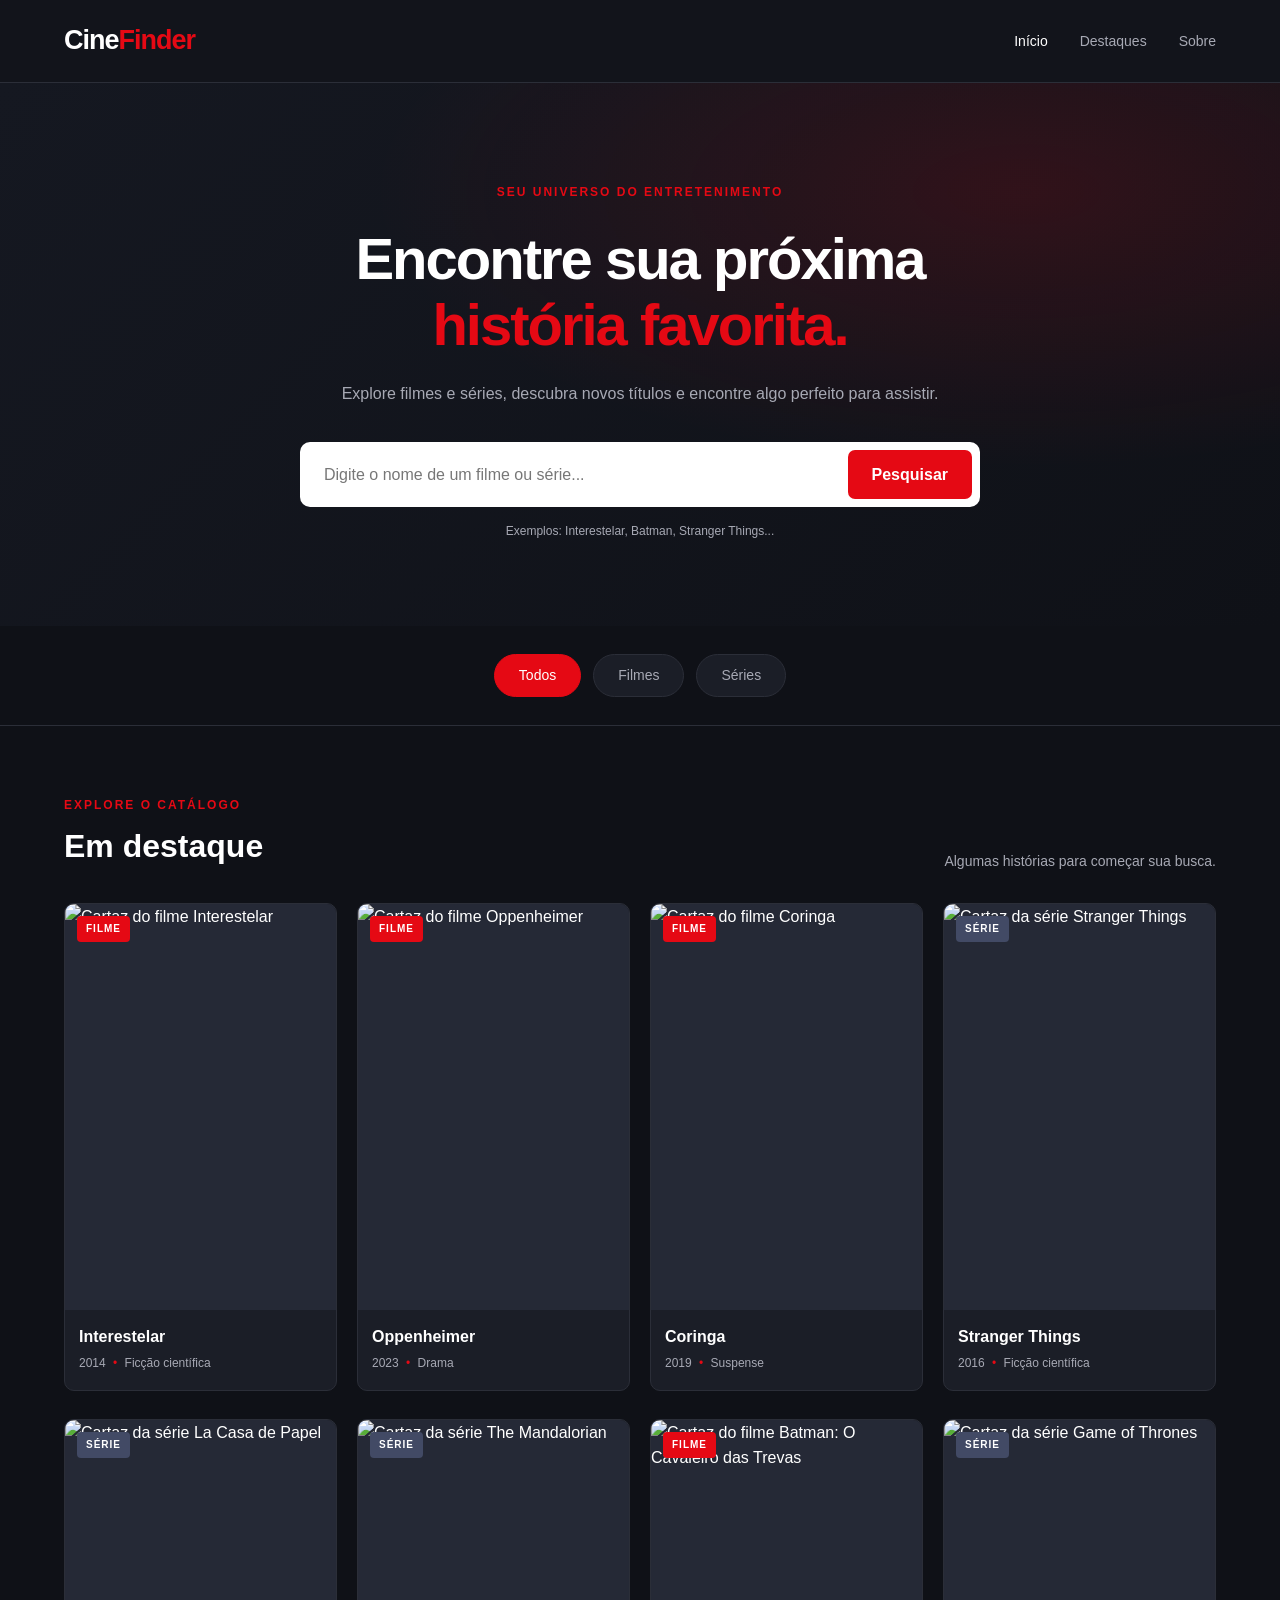
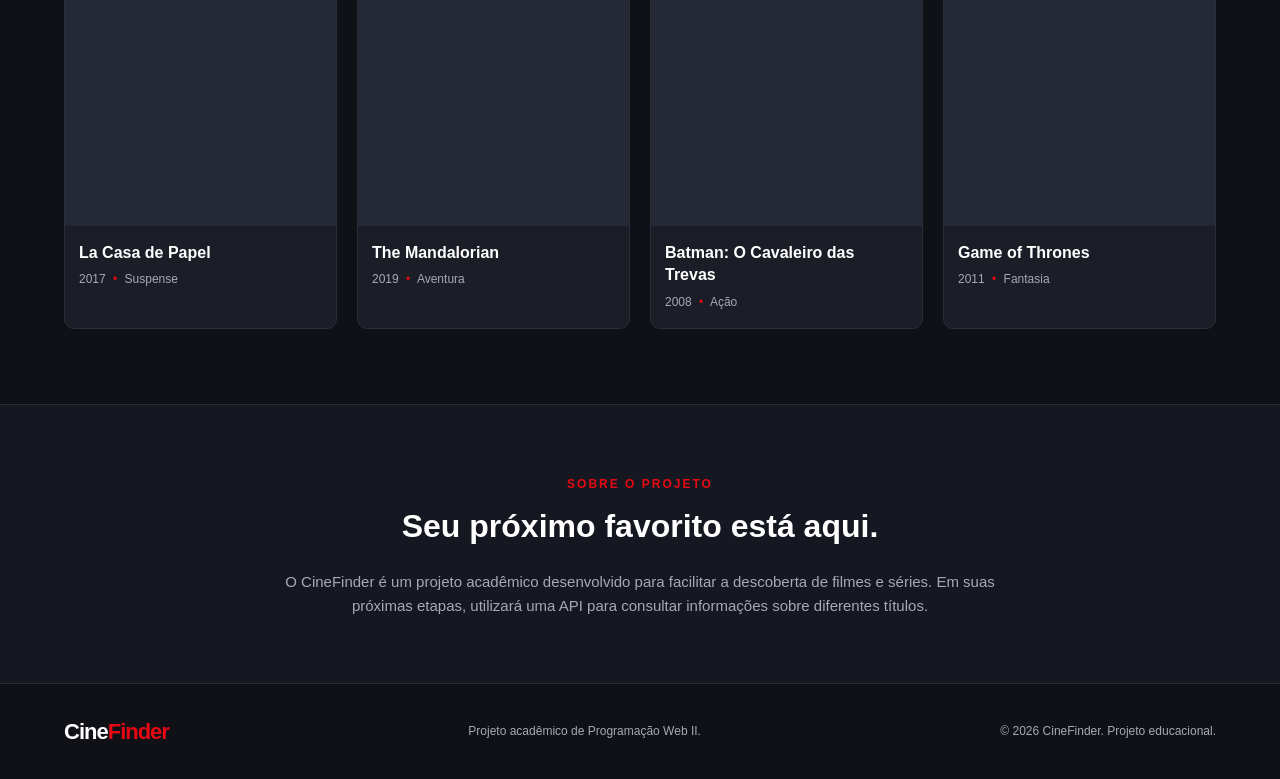
==== index.html @ bf774550 "ENTREGA C1 · ATÉ 21/10" ====
<!DOCTYPE html>
<html lang="pt-BR">
<head>
    <meta charset="UTF-8">
    <meta name="viewport" content="width=device-width, initial-scale=1.0">

    <meta name="description" content="Encontre informações sobre seus filmes e séries favoritos no CineFinder.">

    <title>CineFinder | Buscador de Filmes e Séries</title>

    <link rel="stylesheet" href="css/style.css">
</head>

<body>

    <!-- Cabeçalho -->
    <header class="cabecalho">
        <div class="container navegacao">

            <a href="index.html" class="logo">
                Cine<span>Finder</span>
            </a>

            <nav class="menu">
                <a href="index.html" class="link-ativo">Início</a>
                <a href="#destaques">Destaques</a>
                <a href="#sobre">Sobre</a>
            </nav>

        </div>
    </header>

    <main>

        <!-- Banner principal -->
        <section class="banner">
            <div class="container banner-conteudo">

                <span class="etiqueta">SEU UNIVERSO DO ENTRETENIMENTO</span>

                <h1>
                    Encontre sua próxima
                    <span>história favorita.</span>
                </h1>

                <p>
                    Explore filmes e séries, descubra novos títulos
                    e encontre algo perfeito para assistir.
                </p>

                <!-- Campo de pesquisa visual, sem funcionalidade nesta etapa -->
                <form class="formulario-pesquisa" role="search">

                    <label for="pesquisa" class="texto-acessivel">
                        Pesquisar filmes e séries
                    </label>

                    <input
                        type="search"
                        id="pesquisa"
                        name="pesquisa"
                        placeholder="Digite o nome de um filme ou série..."
                    >

                    <button type="button" class="botao-pesquisar">
                        Pesquisar
                    </button>

                </form>

                <p class="texto-exemplo">
                    Exemplos: Interestelar, Batman, Stranger Things...
                </p>

            </div>
        </section>

        <!-- Categorias -->
        <section class="categorias">
            <div class="container">

                <div class="categorias-lista">
                    <a href="#destaques" class="categoria categoria-ativa">
                        Todos
                    </a>

                    <a href="#destaques" class="categoria">
                        Filmes
                    </a>

                    <a href="#destaques" class="categoria">
                        Séries
                    </a>
                </div>

            </div>
        </section>

        <!-- Conteúdos em destaque -->
        <section class="destaques container" id="destaques">

            <div class="secao-cabecalho">
                <div>
                    <span class="subtitulo">EXPLORE O CATÁLOGO</span>
                    <h2>Em destaque</h2>
                </div>

                <p>Algumas histórias para começar sua busca.</p>
            </div>

            <div class="filmes-grid">

                <!-- Filme 1 -->
                <article class="filme-card">

                    <div class="filme-imagem">
                        <img
                            src="https://image.tmdb.org/t/p/w500/gEU2QniE6E77NI6lCU6MxlNBvIx.jpg"
                            alt="Cartaz do filme Interestelar"
                            loading="lazy"
                        >

                        <span class="tipo-conteudo">FILME</span>
                    </div>

                    <div class="filme-informacoes">
                        <h3>Interestelar</h3>
                        <p>2014 <span>•</span> Ficção científica</p>
                    </div>

                </article>

                <!-- Filme 2 -->
                <article class="filme-card">

                    <div class="filme-imagem">
                        <img
                            src="https://image.tmdb.org/t/p/w500/8Gxv8gSFCU0XGDykEGv7zR1n2ua.jpg"
                            alt="Cartaz do filme Oppenheimer"
                            loading="lazy"
                        >

                        <span class="tipo-conteudo">FILME</span>
                    </div>

                    <div class="filme-informacoes">
                        <h3>Oppenheimer</h3>
                        <p>2023 <span>•</span> Drama</p>
                    </div>

                </article>

                <!-- Filme 3 -->
                <article class="filme-card">

                    <div class="filme-imagem">
                        <img
                            src="https://image.tmdb.org/t/p/w500/udDclJoHjfjb8Ekgsd4FDteOkCU.jpg"
                            alt="Cartaz do filme Coringa"
                            loading="lazy"
                        >

                        <span class="tipo-conteudo">FILME</span>
                    </div>

                    <div class="filme-informacoes">
                        <h3>Coringa</h3>
                        <p>2019 <span>•</span> Suspense</p>
                    </div>

                </article>

                <!-- Série 1 -->
                <article class="filme-card">

                    <div class="filme-imagem">
                        <img
                            src="https://image.tmdb.org/t/p/w500/x2LSRK2Cm7MZhjluni1msVJ3wDF.jpg"
                            alt="Cartaz da série Stranger Things"
                            loading="lazy"
                        >

                        <span class="tipo-conteudo tipo-serie">SÉRIE</span>
                    </div>

                    <div class="filme-informacoes">
                        <h3>Stranger Things</h3>
                        <p>2016 <span>•</span> Ficção científica</p>
                    </div>

                </article>

                <!-- Série 2 -->
                <article class="filme-card">

                    <div class="filme-imagem">
                        <img
                            src="https://image.tmdb.org/t/p/w500/reEMJA1uzscCbkpeRJeTT2bjqUp.jpg"
                            alt="Cartaz da série La Casa de Papel"
                            loading="lazy"
                        >

                        <span class="tipo-conteudo tipo-serie">SÉRIE</span>
                    </div>

                    <div class="filme-informacoes">
                        <h3>La Casa de Papel</h3>
                        <p>2017 <span>•</span> Suspense</p>
                    </div>

                </article>

                <!-- Série 3 -->
                <article class="filme-card">

                    <div class="filme-imagem">
                        <img
                            src="https://image.tmdb.org/t/p/w500/7WUHnWGx5OO145IRxPDUkQSh4C7.jpg"
                            alt="Cartaz da série The Mandalorian"
                            loading="lazy"
                        >

                        <span class="tipo-conteudo tipo-serie">SÉRIE</span>
                    </div>

                    <div class="filme-informacoes">
                        <h3>The Mandalorian</h3>
                        <p>2019 <span>•</span> Aventura</p>
                    </div>

                </article>

                <!-- Filme 4 -->
                <article class="filme-card">

                    <div class="filme-imagem">
                        <img
                            src="https://image.tmdb.org/t/p/w500/qJ2tW6WMUDux911r6m7haRef0WH.jpg"
                            alt="Cartaz do filme Batman: O Cavaleiro das Trevas"
                            loading="lazy"
                        >

                        <span class="tipo-conteudo">FILME</span>
                    </div>

                    <div class="filme-informacoes">
                        <h3>Batman: O Cavaleiro das Trevas</h3>
                        <p>2008 <span>•</span> Ação</p>
                    </div>

                </article>

                <!-- Série 4 -->
                <article class="filme-card">

                    <div class="filme-imagem">
                        <img
                            src="https://image.tmdb.org/t/p/w500/1XS1oqL89opfnbLl8WnZY1O1uJx.jpg"
                            alt="Cartaz da série Game of Thrones"
                            loading="lazy"
                        >

                        <span class="tipo-conteudo tipo-serie">SÉRIE</span>
                    </div>

                    <div class="filme-informacoes">
                        <h3>Game of Thrones</h3>
                        <p>2011 <span>•</span> Fantasia</p>
                    </div>

                </article>

            </div>

        </section>

        <!-- Sobre o projeto -->
        <section class="sobre" id="sobre">
            <div class="container sobre-conteudo">

                <span class="subtitulo">SOBRE O PROJETO</span>

                <h2>Seu próximo favorito está aqui.</h2>

                <p>
                    O CineFinder é um projeto acadêmico desenvolvido
                    para facilitar a descoberta de filmes e séries.
                    Em suas próximas etapas, utilizará uma API para
                    consultar informações sobre diferentes títulos.
                </p>

            </div>
        </section>

    </main>

    <!-- Rodapé -->
    <footer class="rodape">
        <div class="container rodape-conteudo">

            <a href="index.html" class="logo">
                Cine<span>Finder</span>
            </a>

            <p>
                Projeto acadêmico de Programação Web II.
            </p>

            <p class="copyright">
                &copy; 2026 CineFinder. Projeto educacional.
            </p>

        </div>
    </footer>

</body>
</html>
---- css/style.css ----
/* ========================================
   1. CONFIGURAÇÕES GERAIS
======================================== */

* {
    margin: 0;
    padding: 0;
    box-sizing: border-box;
}

:root {
    --cor-fundo: #0f1117;
    --cor-cartao: #1b1e27;
    --cor-destaque: #e50914;
    --cor-destaque-hover: #ff2631;
    --cor-texto: #ffffff;
    --cor-texto-secundario: #a7a9b4;
    --cor-borda: #2b2e38;
}

html {
    scroll-behavior: smooth;
}

body {
    font-family: Arial, Helvetica, sans-serif;
    background-color: var(--cor-fundo);
    color: var(--cor-texto);
    line-height: 1.6;
}

a {
    color: inherit;
    text-decoration: none;
}

button,
input {
    font: inherit;
}

button {
    cursor: pointer;
}

.container {
    width: min(1180px, 90%);
    margin: 0 auto;
}

.texto-acessivel {
    position: absolute;
    width: 1px;
    height: 1px;
    padding: 0;
    margin: -1px;
    overflow: hidden;
    clip: rect(0, 0, 0, 0);
    white-space: nowrap;
    border: 0;
}


/* ========================================
   2. CABEÇALHO
======================================== */

.cabecalho {
    background-color: #12141b;
    border-bottom: 1px solid var(--cor-borda);
}

.navegacao {
    min-height: 82px;
    display: flex;
    align-items: center;
    justify-content: space-between;
    gap: 24px;
}

.logo {
    font-size: 27px;
    font-weight: bold;
    letter-spacing: -1px;
}

.logo span {
    color: var(--cor-destaque);
}

.menu {
    display: flex;
    align-items: center;
    gap: 32px;
}

.menu a {
    color: var(--cor-texto-secundario);
    font-size: 14px;
    transition: color 0.3s;
}

.menu a:hover,
.menu .link-ativo {
    color: var(--cor-texto);
}


/* ========================================
   3. BANNER PRINCIPAL
======================================== */

.banner {
    padding: 95px 0 85px;
    background:
        radial-gradient(
            ellipse at 80% 20%,
            rgba(229, 9, 20, 0.15),
            transparent 45%
        ),
        linear-gradient(135deg, #151821, #0f1117);
}

.banner-conteudo {
    max-width: 850px;
    text-align: center;
}

.etiqueta,
.subtitulo {
    display: inline-block;
    color: var(--cor-destaque);
    font-size: 12px;
    font-weight: bold;
    letter-spacing: 2px;
}

.banner h1 {
    margin: 22px 0;
    font-size: clamp(36px, 5vw, 58px);
    line-height: 1.15;
    letter-spacing: -2px;
}

.banner h1 span {
    display: block;
    color: var(--cor-destaque);
}

.banner-conteudo > p {
    max-width: 620px;
    margin: 0 auto;
    color: var(--cor-texto-secundario);
    font-size: 16px;
}

.formulario-pesquisa {
    display: flex;
    gap: 10px;
    margin: 35px auto 15px;
    padding: 8px;
    max-width: 680px;
    background-color: #ffffff;
    border-radius: 10px;
}

.formulario-pesquisa input {
    flex: 1;
    min-width: 0;
    padding: 12px 16px;
    color: #222222;
    background: transparent;
    border: none;
    outline: none;
}

.formulario-pesquisa input::placeholder {
    color: #777777;
}

.formulario-pesquisa input:focus-visible {
    outline: 2px solid var(--cor-destaque);
    outline-offset: -2px;
    border-radius: 5px;
}

.botao-pesquisar {
    padding: 12px 24px;
    color: var(--cor-texto);
    background-color: var(--cor-destaque);
    border: none;
    border-radius: 7px;
    font-weight: bold;
    transition: background-color 0.3s;
}

.botao-pesquisar:hover {
    background-color: var(--cor-destaque-hover);
}

.banner-conteudo .texto-exemplo {
    font-size: 12px;
}


/* ========================================
   4. CATEGORIAS
======================================== */

.categorias {
    padding: 28px 0;
    border-bottom: 1px solid var(--cor-borda);
}

.categorias-lista {
    display: flex;
    justify-content: center;
    flex-wrap: wrap;
    gap: 12px;
}

.categoria {
    padding: 9px 24px;
    color: var(--cor-texto-secundario);
    background-color: var(--cor-cartao);
    border: 1px solid var(--cor-borda);
    border-radius: 30px;
    font-size: 14px;
    transition: 0.3s;
}

.categoria:hover,
.categoria-ativa {
    color: var(--cor-texto);
    background-color: var(--cor-destaque);
    border-color: var(--cor-destaque);
}


/* ========================================
   5. SEÇÃO DE DESTAQUES
======================================== */

.destaques {
    padding-top: 65px;
    padding-bottom: 75px;
}

.secao-cabecalho {
    display: flex;
    align-items: end;
    justify-content: space-between;
    gap: 24px;
    margin-bottom: 30px;
}

.secao-cabecalho h2,
.sobre h2 {
    margin-top: 5px;
    font-size: 32px;
}

.secao-cabecalho > p {
    color: var(--cor-texto-secundario);
    font-size: 14px;
}

.filmes-grid {
    display: grid;
    grid-template-columns: repeat(4, minmax(0, 1fr));
    gap: 28px 20px;
}

.filme-card {
    min-width: 0;
    overflow: hidden;
    background-color: var(--cor-cartao);
    border: 1px solid var(--cor-borda);
    border-radius: 10px;
    transition:
        transform 0.3s,
        border-color 0.3s;
}

.filme-card:hover {
    transform: translateY(-5px);
    border-color: #555a68;
}

.filme-imagem {
    position: relative;
    overflow: hidden;
    aspect-ratio: 2 / 3;
    background-color: #252936;
}

.filme-imagem img {
    display: block;
    width: 100%;
    height: 100%;
    object-fit: cover;
    transition: transform 0.4s;
}

.filme-card:hover .filme-imagem img {
    transform: scale(1.04);
}

.tipo-conteudo {
    position: absolute;
    top: 12px;
    left: 12px;
    padding: 5px 9px;
    color: var(--cor-texto);
    background-color: var(--cor-destaque);
    border-radius: 4px;
    font-size: 10px;
    font-weight: bold;
    letter-spacing: 1px;
}

.tipo-serie {
    background-color: #424a65;
}

.filme-informacoes {
    padding: 16px 14px;
}

.filme-informacoes h3 {
    margin-bottom: 6px;
    overflow-wrap: anywhere;
    font-size: 16px;
    line-height: 1.4;
}

.filme-informacoes p {
    color: var(--cor-texto-secundario);
    font-size: 12px;
}

.filme-informacoes p span {
    padding: 0 4px;
    color: var(--cor-destaque);
}


/* ========================================
   6. SOBRE O PROJETO
======================================== */

.sobre {
    padding: 65px 0;
    background-color: #151821;
    border-top: 1px solid var(--cor-borda);
    border-bottom: 1px solid var(--cor-borda);
}

.sobre-conteudo {
    max-width: 760px;
    text-align: center;
}

.sobre h2 {
    margin-bottom: 18px;
}

.sobre p {
    color: var(--cor-texto-secundario);
    font-size: 15px;
}


/* ========================================
   7. RODAPÉ
======================================== */

.rodape {
    padding: 30px 0;
}

.rodape-conteudo {
    display: flex;
    align-items: center;
    justify-content: space-between;
    flex-wrap: wrap;
    gap: 18px;
}

.rodape .logo {
    font-size: 22px;
}

.rodape p {
    color: var(--cor-texto-secundario);
    font-size: 12px;
}

.copyright {
    text-align: right;
}


/* ========================================
   8. RESPONSIVIDADE - TABLETS
======================================== */

@media (max-width: 900px) {

    .banner {
        padding: 75px 0;
    }

    .filmes-grid {
        grid-template-columns: repeat(3, minmax(0, 1fr));
        gap: 20px;
    }

    .secao-cabecalho {
        align-items: start;
        flex-direction: column;
        gap: 8px;
    }

}


/* ========================================
   9. RESPONSIVIDADE - CELULARES
======================================== */

@media (max-width: 600px) {

    .navegacao {
        min-height: 75px;
        flex-direction: column;
        justify-content: center;
        gap: 10px;
        padding: 15px 0;
    }

    .logo {
        font-size: 25px;
    }

    .menu {
        justify-content: center;
        flex-wrap: wrap;
        gap: 20px;
    }

    .banner {
        padding: 60px 0;
    }

    .banner h1 {
        font-size: 36px;
        letter-spacing: -1px;
    }

    .banner-conteudo > p {
        font-size: 14px;
    }

    .formulario-pesquisa {
        flex-direction: column;
        padding: 10px;
    }

    .formulario-pesquisa input {
        width: 100%;
        min-height: 45px;
    }

    .botao-pesquisar {
        width: 100%;
    }

    .categorias {
        padding: 20px 0;
    }

    .categoria {
        padding: 8px 17px;
    }

    .destaques {
        padding-top: 45px;
        padding-bottom: 50px;
    }

    .secao-cabecalho h2,
    .sobre h2 {
        font-size: 27px;
    }

    .filmes-grid {
        grid-template-columns: repeat(2, minmax(0, 1fr));
        gap: 16px 12px;
    }

    .filme-informacoes {
        padding: 12px 10px;
    }

    .filme-informacoes h3 {
        font-size: 14px;
    }

    .filme-informacoes p {
        font-size: 11px;
    }

    .tipo-conteudo {
        top: 8px;
        left: 8px;
        padding: 4px 6px;
        font-size: 9px;
    }

    .sobre {
        padding: 50px 0;
    }

    .rodape-conteudo {
        flex-direction: column;
        text-align: center;
        gap: 12px;
    }

    .copyright {
        text-align: center;
    }

}
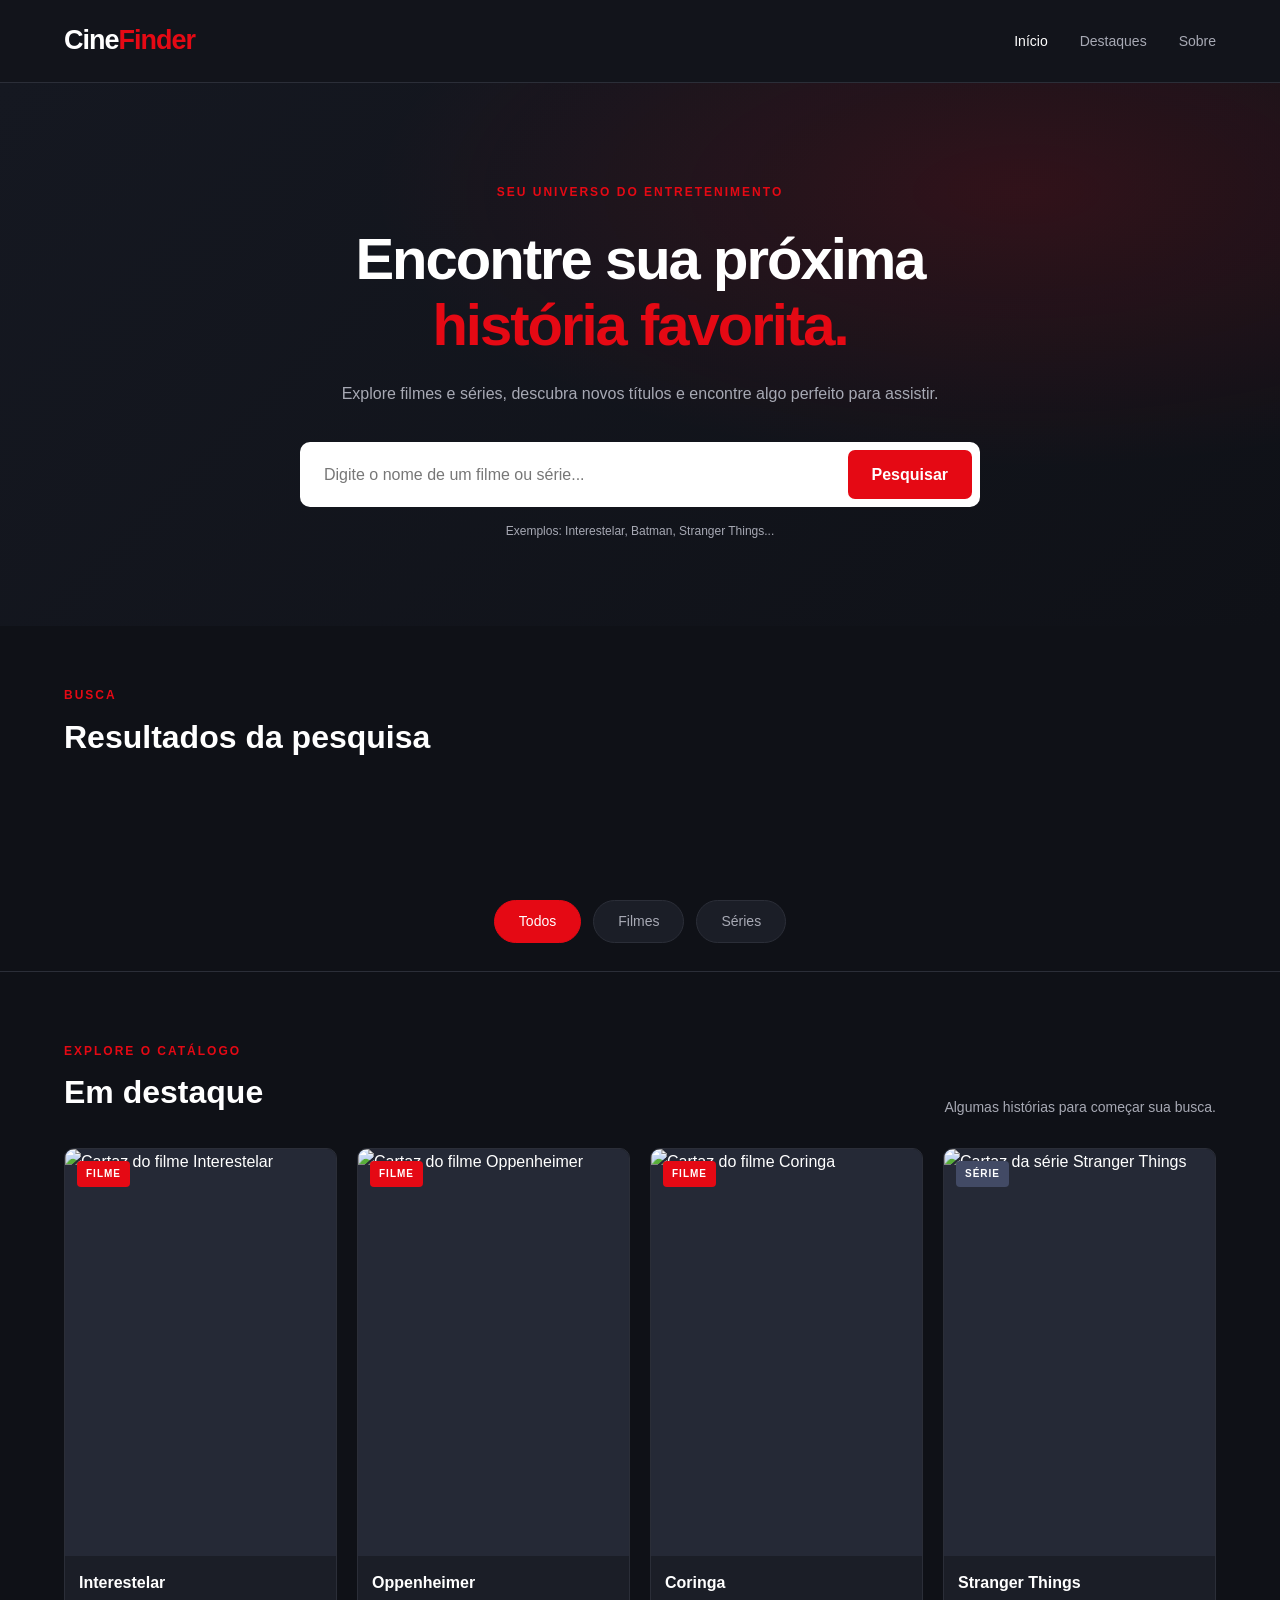
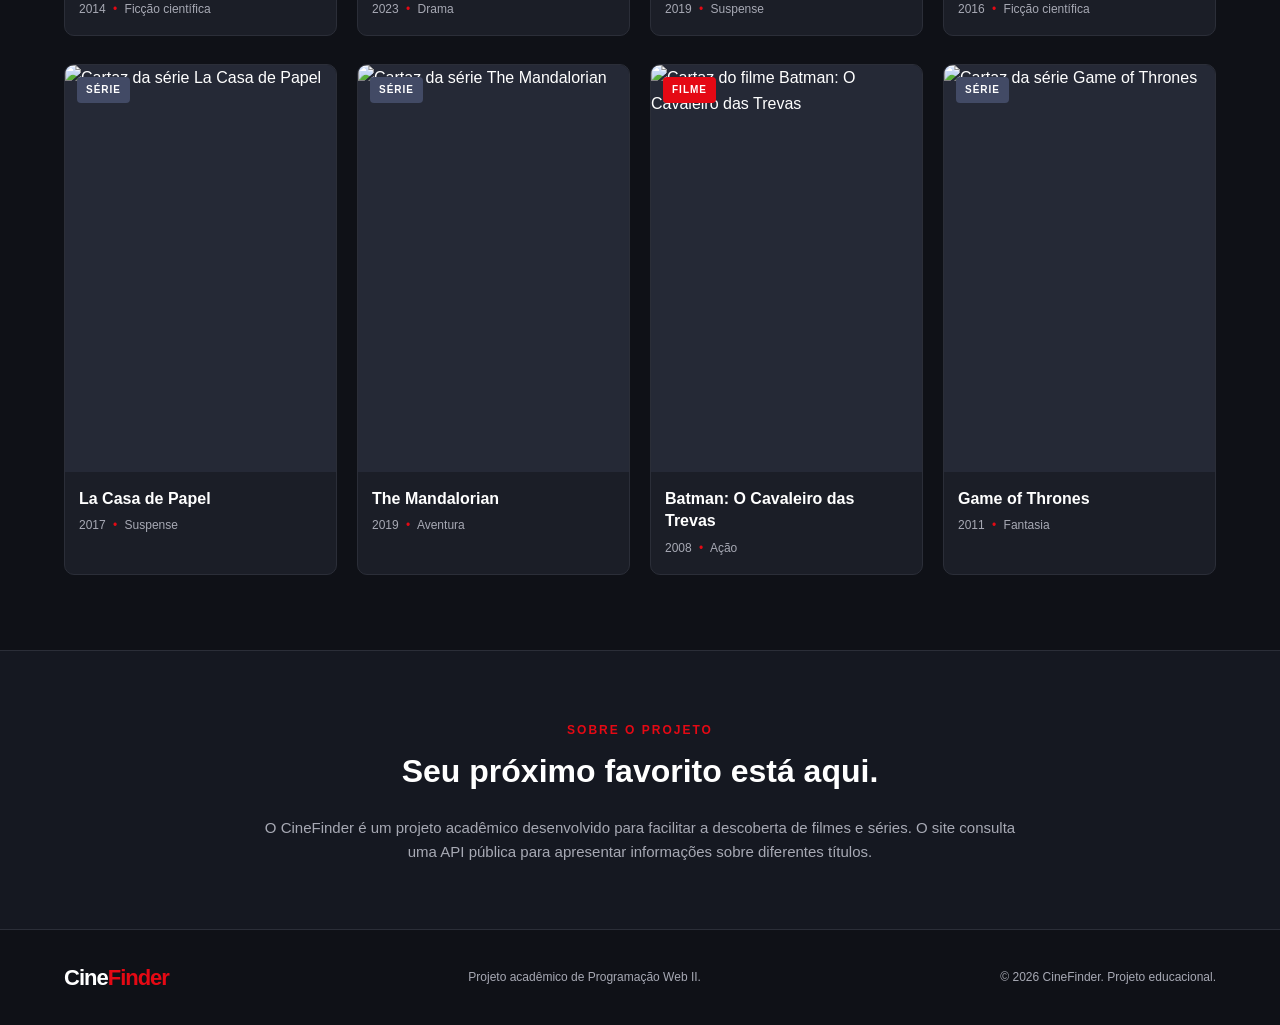
==== commit 4f10e689: "Checkpoint (C2): Dados da API na tela" ====
--- a/index.html
+++ b/index.html
@@ -1,3 +1,4 @@
+
 <!DOCTYPE html>
 <html lang="pt-BR">
 <head>
@@ -32,7 +33,7 @@
 
     <main>
 
-        <!-- Banner principal -->
+        <!-- Banner principal e formulário de pesquisa -->
         <section class="banner">
             <div class="container banner-conteudo">
 
@@ -48,21 +49,21 @@
                     e encontre algo perfeito para assistir.
                 </p>
 
-                <!-- Campo de pesquisa visual, sem funcionalidade nesta etapa -->
-                <form class="formulario-pesquisa" role="search">
-
-                    <label for="pesquisa" class="texto-acessivel">
+                <form class="formulario-pesquisa" id="form-busca" role="search">
+
+                    <label for="campo-busca" class="texto-acessivel">
                         Pesquisar filmes e séries
                     </label>
 
                     <input
                         type="search"
-                        id="pesquisa"
+                        id="campo-busca"
                         name="pesquisa"
                         placeholder="Digite o nome de um filme ou série..."
+                        required
                     >
 
-                    <button type="button" class="botao-pesquisar">
+                    <button type="submit" class="botao-pesquisar">
                         Pesquisar
                     </button>
 
@@ -73,6 +74,28 @@
                 </p>
 
             </div>
+        </section>
+
+        <!-- Mensagens e resultados da API -->
+        <section class="resultados container" aria-labelledby="titulo-resultados">
+
+            <div class="secao-cabecalho">
+                <div>
+                    <span class="subtitulo">BUSCA</span>
+                    <h2 id="titulo-resultados">Resultados da pesquisa</h2>
+                </div>
+            </div>
+
+            <p id="mensagem" class="mensagem" aria-live="polite"></p>
+
+            <div
+                class="filmes-grid"
+                id="resultados"
+                aria-live="polite"
+            >
+                <!-- Os resultados serão inseridos pelo JavaScript -->
+            </div>
+
         </section>
 
         <!-- Categorias -->
@@ -110,168 +133,127 @@
 
             <div class="filmes-grid">
 
-                <!-- Filme 1 -->
-                <article class="filme-card">
-
+                <article class="filme-card">
                     <div class="filme-imagem">
                         <img
                             src="https://image.tmdb.org/t/p/w500/gEU2QniE6E77NI6lCU6MxlNBvIx.jpg"
                             alt="Cartaz do filme Interestelar"
                             loading="lazy"
                         >
-
                         <span class="tipo-conteudo">FILME</span>
                     </div>
-
                     <div class="filme-informacoes">
                         <h3>Interestelar</h3>
                         <p>2014 <span>•</span> Ficção científica</p>
                     </div>
-
-                </article>
-
-                <!-- Filme 2 -->
-                <article class="filme-card">
-
+                </article>
+
+                <article class="filme-card">
                     <div class="filme-imagem">
                         <img
                             src="https://image.tmdb.org/t/p/w500/8Gxv8gSFCU0XGDykEGv7zR1n2ua.jpg"
                             alt="Cartaz do filme Oppenheimer"
                             loading="lazy"
                         >
-
                         <span class="tipo-conteudo">FILME</span>
                     </div>
-
                     <div class="filme-informacoes">
                         <h3>Oppenheimer</h3>
                         <p>2023 <span>•</span> Drama</p>
                     </div>
-
-                </article>
-
-                <!-- Filme 3 -->
-                <article class="filme-card">
-
+                </article>
+
+                <article class="filme-card">
                     <div class="filme-imagem">
                         <img
                             src="https://image.tmdb.org/t/p/w500/udDclJoHjfjb8Ekgsd4FDteOkCU.jpg"
                             alt="Cartaz do filme Coringa"
                             loading="lazy"
                         >
-
                         <span class="tipo-conteudo">FILME</span>
                     </div>
-
                     <div class="filme-informacoes">
                         <h3>Coringa</h3>
                         <p>2019 <span>•</span> Suspense</p>
                     </div>
-
-                </article>
-
-                <!-- Série 1 -->
-                <article class="filme-card">
-
+                </article>
+
+                <article class="filme-card">
                     <div class="filme-imagem">
                         <img
                             src="https://image.tmdb.org/t/p/w500/x2LSRK2Cm7MZhjluni1msVJ3wDF.jpg"
                             alt="Cartaz da série Stranger Things"
                             loading="lazy"
                         >
-
                         <span class="tipo-conteudo tipo-serie">SÉRIE</span>
                     </div>
-
                     <div class="filme-informacoes">
                         <h3>Stranger Things</h3>
                         <p>2016 <span>•</span> Ficção científica</p>
                     </div>
-
-                </article>
-
-                <!-- Série 2 -->
-                <article class="filme-card">
-
+                </article>
+
+                <article class="filme-card">
                     <div class="filme-imagem">
                         <img
                             src="https://image.tmdb.org/t/p/w500/reEMJA1uzscCbkpeRJeTT2bjqUp.jpg"
                             alt="Cartaz da série La Casa de Papel"
                             loading="lazy"
                         >
-
                         <span class="tipo-conteudo tipo-serie">SÉRIE</span>
                     </div>
-
                     <div class="filme-informacoes">
                         <h3>La Casa de Papel</h3>
                         <p>2017 <span>•</span> Suspense</p>
                     </div>
-
-                </article>
-
-                <!-- Série 3 -->
-                <article class="filme-card">
-
+                </article>
+
+                <article class="filme-card">
                     <div class="filme-imagem">
                         <img
                             src="https://image.tmdb.org/t/p/w500/7WUHnWGx5OO145IRxPDUkQSh4C7.jpg"
                             alt="Cartaz da série The Mandalorian"
                             loading="lazy"
                         >
-
                         <span class="tipo-conteudo tipo-serie">SÉRIE</span>
                     </div>
-
                     <div class="filme-informacoes">
                         <h3>The Mandalorian</h3>
                         <p>2019 <span>•</span> Aventura</p>
                     </div>
-
-                </article>
-
-                <!-- Filme 4 -->
-                <article class="filme-card">
-
+                </article>
+
+                <article class="filme-card">
                     <div class="filme-imagem">
                         <img
                             src="https://image.tmdb.org/t/p/w500/qJ2tW6WMUDux911r6m7haRef0WH.jpg"
                             alt="Cartaz do filme Batman: O Cavaleiro das Trevas"
                             loading="lazy"
                         >
-
                         <span class="tipo-conteudo">FILME</span>
                     </div>
-
                     <div class="filme-informacoes">
                         <h3>Batman: O Cavaleiro das Trevas</h3>
                         <p>2008 <span>•</span> Ação</p>
                     </div>
-
-                </article>
-
-                <!-- Série 4 -->
-                <article class="filme-card">
-
+                </article>
+
+                <article class="filme-card">
                     <div class="filme-imagem">
                         <img
                             src="https://image.tmdb.org/t/p/w500/1XS1oqL89opfnbLl8WnZY1O1uJx.jpg"
                             alt="Cartaz da série Game of Thrones"
                             loading="lazy"
                         >
-
                         <span class="tipo-conteudo tipo-serie">SÉRIE</span>
                     </div>
-
                     <div class="filme-informacoes">
                         <h3>Game of Thrones</h3>
                         <p>2011 <span>•</span> Fantasia</p>
                     </div>
-
-                </article>
-
-            </div>
-
+                </article>
+
+            </div>
         </section>
 
         <!-- Sobre o projeto -->
@@ -285,8 +267,8 @@
                 <p>
                     O CineFinder é um projeto acadêmico desenvolvido
                     para facilitar a descoberta de filmes e séries.
-                    Em suas próximas etapas, utilizará uma API para
-                    consultar informações sobre diferentes títulos.
+                    O site consulta uma API pública para apresentar
+                    informações sobre diferentes títulos.
                 </p>
 
             </div>
@@ -313,5 +295,6 @@
         </div>
     </footer>
 
+    <script src="js/main.js"></script>
 </body>
-</html>+</html>
--- a/css/style.css
+++ b/css/style.css
@@ -532,4 +532,48 @@
         text-align: center;
     }
 
-}+}
+
+/* ========================================
+   10. RESULTADOS DINÂMICOS DA API
+======================================== */
+
+.resultados {
+    padding-top: 55px;
+    padding-bottom: 35px;
+}
+
+.mensagem {
+    min-height: 24px;
+    margin-bottom: 20px;
+    color: var(--cor-texto-secundario);
+    font-size: 14px;
+}
+
+.botao-detalhes {
+    margin-top: 12px;
+    padding: 9px 14px;
+    color: var(--cor-texto);
+    background-color: var(--cor-destaque);
+    border: none;
+    border-radius: 6px;
+    font-size: 13px;
+    font-weight: bold;
+    transition: background-color 0.3s;
+}
+
+.botao-detalhes:hover {
+    background-color: var(--cor-destaque-hover);
+}
+
+.botao-detalhes:focus-visible {
+    outline: 2px solid var(--cor-texto);
+    outline-offset: 3px;
+}
+
+@media (max-width: 600px) {
+    .resultados {
+        padding-top: 40px;
+        padding-bottom: 25px;
+    }
+}
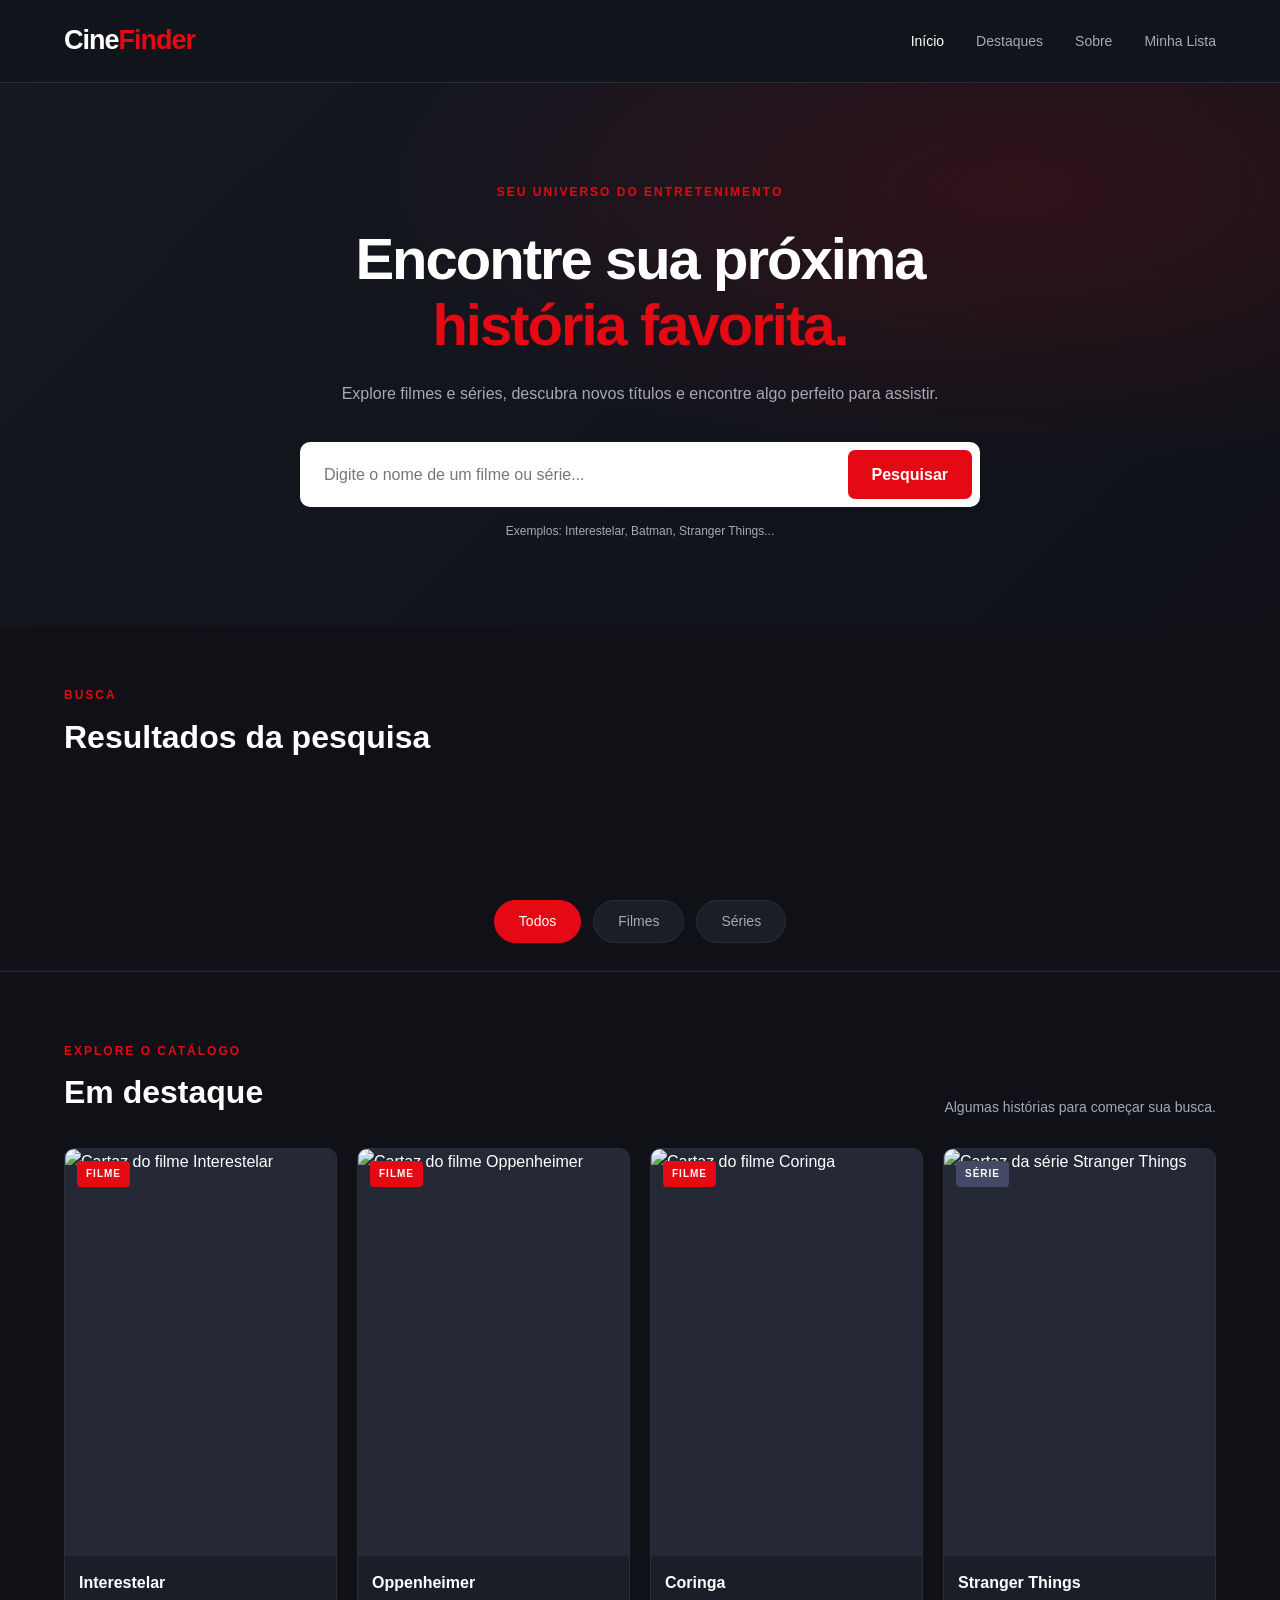
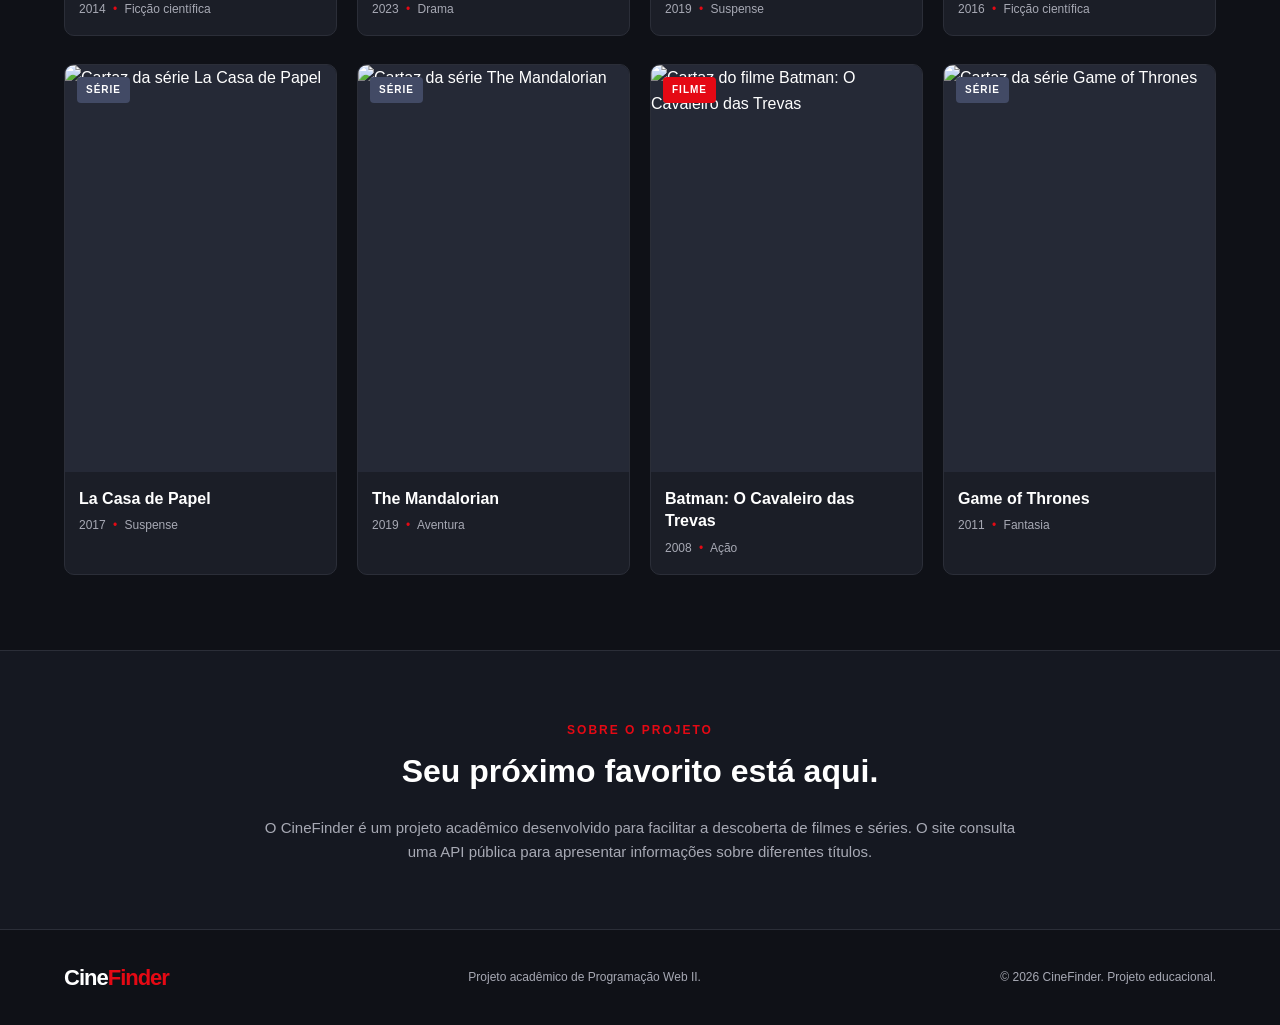
==== commit f5b497e1: "CRUD finalizado (apenas atualizar README.md e IA.md" ====
--- a/index.html
+++ b/index.html
@@ -26,6 +26,7 @@
                 <a href="index.html" class="link-ativo">Início</a>
                 <a href="#destaques">Destaques</a>
                 <a href="#sobre">Sobre</a>
+                <a href="pages/minha-lista.html">Minha Lista</a>
             </nav>
 
         </div>
--- a/css/style.css
+++ b/css/style.css
@@ -577,3 +577,146 @@
         padding-bottom: 25px;
     }
 }
+
+
+/* ========================================
+   11. BOTÃO ADICIONAR À MINHA LISTA
+======================================== */
+
+.botao-salvar {
+    display: block;
+    width: 100%;
+    margin-top: 9px;
+    padding: 9px 10px;
+
+    color: var(--cor-texto);
+    background-color: transparent;
+
+    border: 1px solid var(--cor-destaque);
+    border-radius: 6px;
+
+    font-size: 12px;
+    font-weight: bold;
+
+    transition:
+        background-color 0.3s,
+        color 0.3s;
+}
+
+.botao-salvar:hover {
+    color: var(--cor-texto);
+    background-color: var(--cor-destaque);
+}
+
+.botao-salvar:focus-visible {
+    outline: 2px solid var(--cor-texto);
+    outline-offset: 3px;
+}
+
+.botao-detalhes {
+    display: block;
+    width: 100%;
+}
+
+
+/* ========================================
+   12. PÁGINA MINHA LISTA
+======================================== */
+
+.conteudo-lista {
+    min-height: 70vh;
+    padding: 50px 8%;
+}
+
+.secao-lista h1 {
+    margin-bottom: 12px;
+    color: var(--cor-texto);
+    font-size: 32px;
+}
+
+.descricao-lista {
+    margin-bottom: 25px;
+    color: var(--cor-texto-secundario);
+}
+
+.status-filme {
+    margin: 12px 0;
+    color: var(--cor-texto-secundario);
+    font-size: 13px;
+}
+
+.mensagem {
+    margin-bottom: 20px;
+}
+
+@media (max-width: 600px) {
+    .conteudo-lista {
+        padding: 35px 5%;
+    }
+
+    .secao-lista h1 {
+        font-size: 26px;
+    }
+}
+
+/* ========================================
+   13. EDIÇÃO DA MINHA LISTA
+======================================== */
+
+.label-lista {
+    display: block;
+    margin-top: 12px;
+    margin-bottom: 6px;
+    color: var(--cor-texto);
+    font-size: 13px;
+    font-weight: bold;
+}
+
+.campo-lista {
+    display: block;
+    width: 100%;
+    margin-top: 6px;
+    padding: 10px;
+    color: var(--cor-texto);
+    background-color: var(--cor-fundo);
+    border: 1px solid var(--cor-borda);
+    border-radius: 6px;
+    font-family: inherit;
+    font-size: 13px;
+}
+
+.campo-lista:focus {
+    outline: 2px solid var(--cor-destaque);
+    outline-offset: 2px;
+}
+
+.campo-lista option {
+    color: var(--cor-texto);
+    background-color: var(--cor-cartao);
+}
+
+.botao-excluir {
+    display: block;
+    width: 100%;
+    margin-top: 9px;
+    padding: 10px;
+    color: var(--cor-texto);
+    background-color: #8b151b;
+    border: 1px solid #8b151b;
+    border-radius: 6px;
+    font-size: 12px;
+    font-weight: bold;
+    cursor: pointer;
+    transition: background-color 0.3s;
+}
+
+.botao-excluir:hover {
+    background-color: #c91d27;
+}
+
+.botao-excluir:focus-visible,
+.botao-detalhes:focus-visible {
+    outline: 2px solid var(--cor-texto);
+    outline-offset: 3px;
+}
+
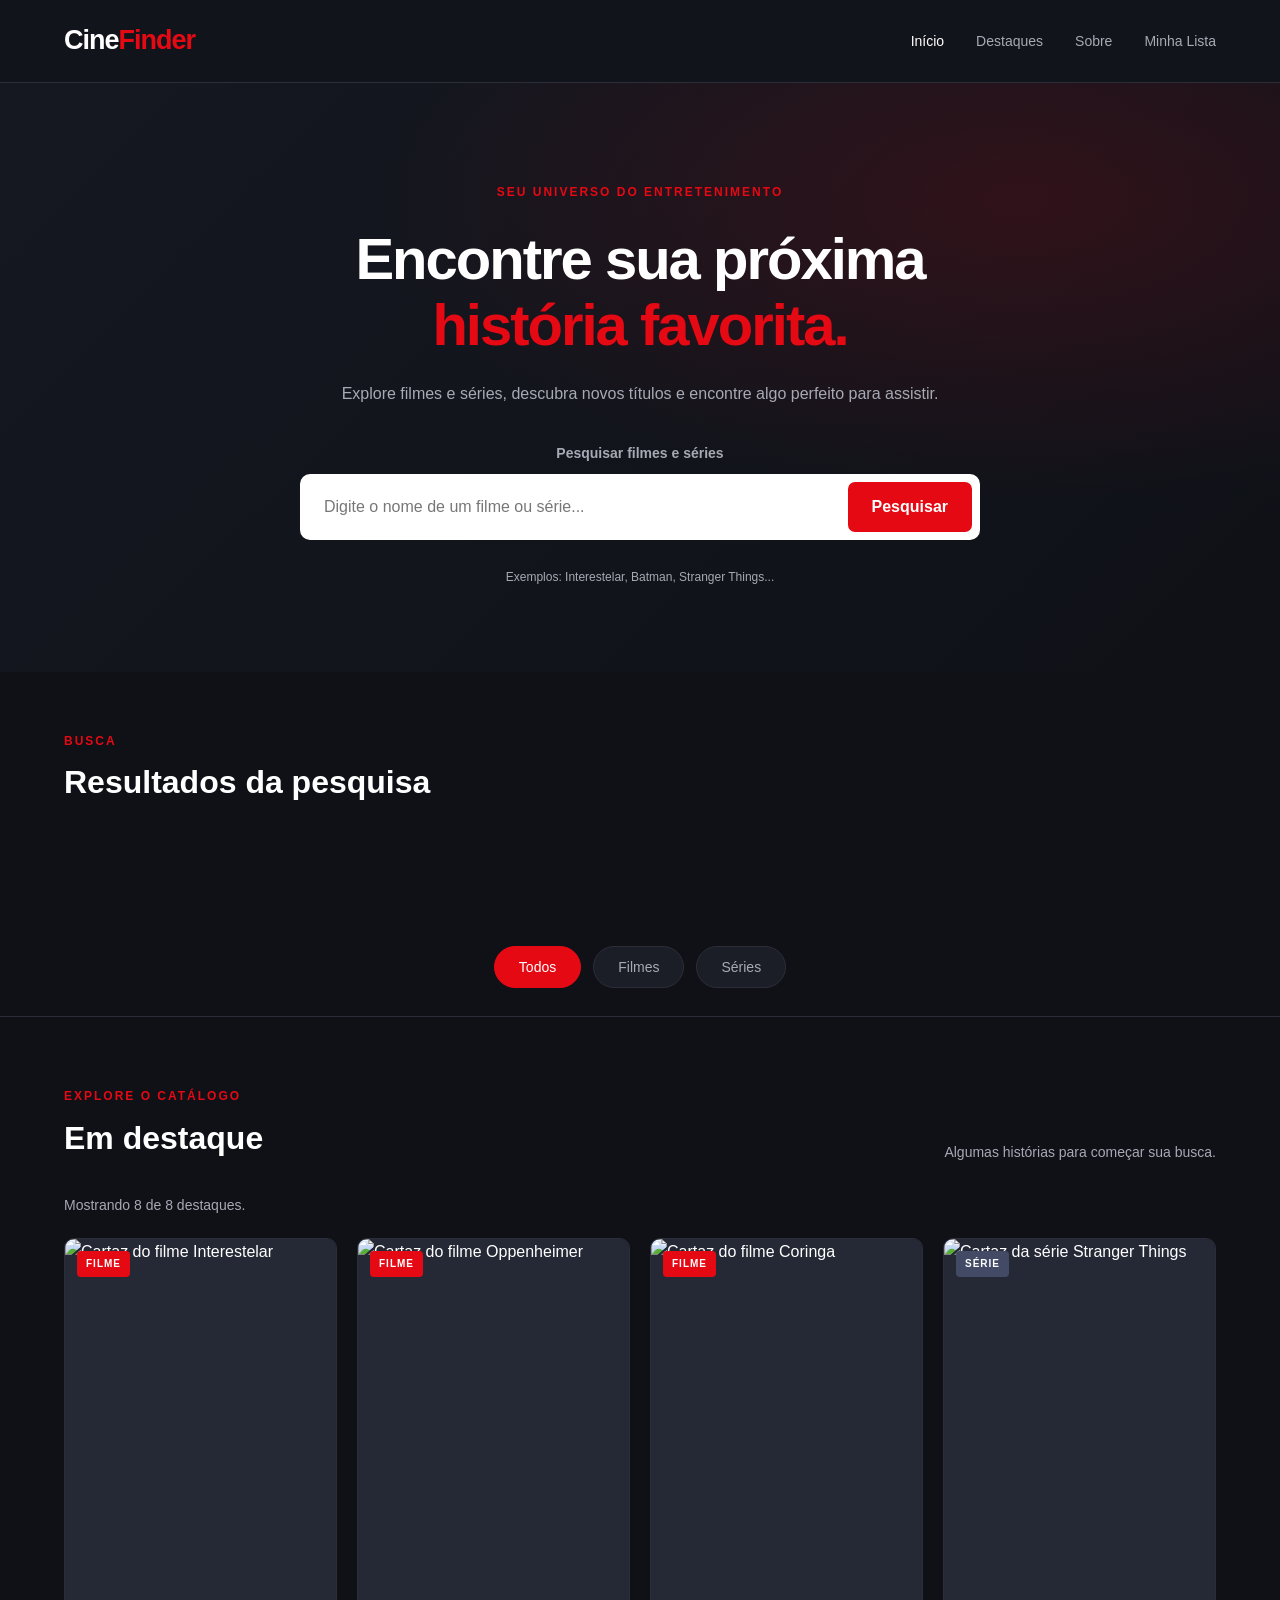
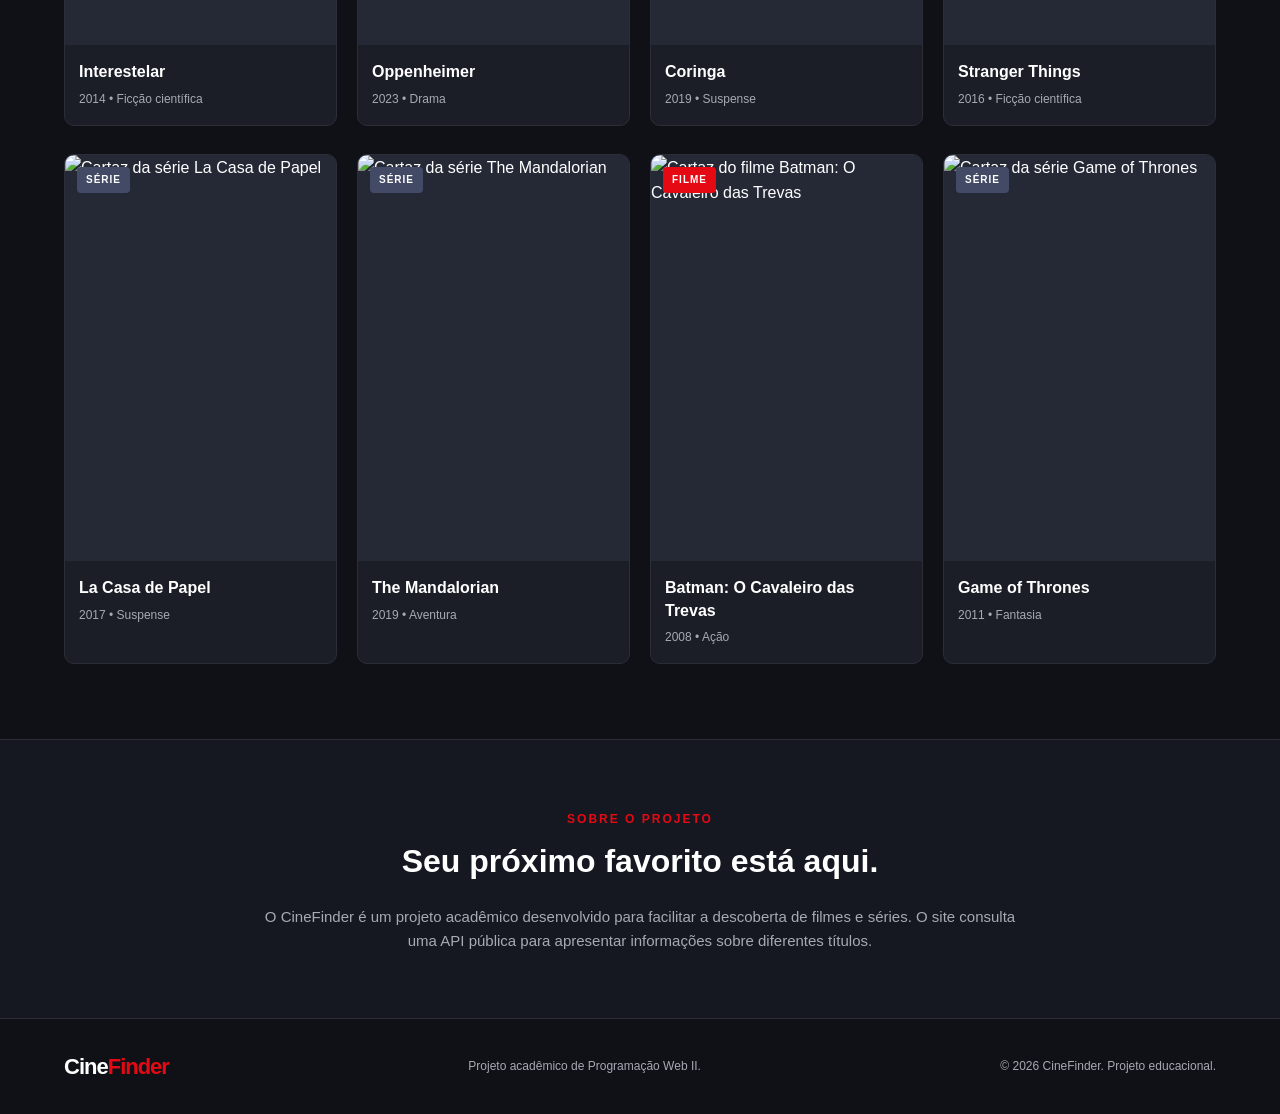
==== commit 5e56b635: "fix: destaques por vetor, filtros, validações, formatação e documentação (R3, R7, R8, R9, R10)" ====
--- a/index.html
+++ b/index.html
@@ -4,7 +4,6 @@
 <head>
     <meta charset="UTF-8">
     <meta name="viewport" content="width=device-width, initial-scale=1.0">
-
     <meta name="description" content="Encontre informações sobre seus filmes e séries favoritos no CineFinder.">
 
     <title>CineFinder | Buscador de Filmes e Séries</title>
@@ -14,10 +13,8 @@
 
 <body>
 
-    <!-- Cabeçalho -->
     <header class="cabecalho">
         <div class="container navegacao">
-
             <a href="index.html" class="logo">
                 Cine<span>Finder</span>
             </a>
@@ -28,13 +25,11 @@
                 <a href="#sobre">Sobre</a>
                 <a href="pages/minha-lista.html">Minha Lista</a>
             </nav>
-
         </div>
     </header>
 
     <main>
 
-        <!-- Banner principal e formulário de pesquisa -->
         <section class="banner">
             <div class="container banner-conteudo">
 
@@ -50,17 +45,18 @@
                     e encontre algo perfeito para assistir.
                 </p>
 
-                <form class="formulario-pesquisa" id="form-busca" role="search">
+                <label for="campo-busca" class="rotulo-busca">
+                    Pesquisar filmes e séries
+                </label>
 
-                    <label for="campo-busca" class="texto-acessivel">
-                        Pesquisar filmes e séries
-                    </label>
+                <form class="formulario-pesquisa" id="form-busca" role="search" novalidate>
 
                     <input
                         type="search"
                         id="campo-busca"
                         name="pesquisa"
                         placeholder="Digite o nome de um filme ou série..."
+                        aria-describedby="erro-busca"
                         required
                     >
 
@@ -70,6 +66,8 @@
 
                 </form>
 
+                <p id="erro-busca" class="erro-campo" role="alert"></p>
+
                 <p class="texto-exemplo">
                     Exemplos: Interestelar, Batman, Stranger Things...
                 </p>
@@ -77,7 +75,6 @@
             </div>
         </section>
 
-        <!-- Mensagens e resultados da API -->
         <section class="resultados container" aria-labelledby="titulo-resultados">
 
             <div class="secao-cabecalho">
@@ -93,34 +90,30 @@
                 class="filmes-grid"
                 id="resultados"
                 aria-live="polite"
-            >
-                <!-- Os resultados serão inseridos pelo JavaScript -->
-            </div>
+            ></div>
 
         </section>
 
-        <!-- Categorias -->
         <section class="categorias">
             <div class="container">
 
-                <div class="categorias-lista">
-                    <a href="#destaques" class="categoria categoria-ativa">
+                <div class="categorias-lista" role="group" aria-label="Filtrar destaques por tipo">
+                    <button type="button" class="categoria categoria-ativa" data-filtro="todos" aria-pressed="true">
                         Todos
-                    </a>
+                    </button>
 
-                    <a href="#destaques" class="categoria">
+                    <button type="button" class="categoria" data-filtro="movie" aria-pressed="false">
                         Filmes
-                    </a>
+                    </button>
 
-                    <a href="#destaques" class="categoria">
+                    <button type="button" class="categoria" data-filtro="series" aria-pressed="false">
                         Séries
-                    </a>
+                    </button>
                 </div>
 
             </div>
         </section>
 
-        <!-- Conteúdos em destaque -->
         <section class="destaques container" id="destaques">
 
             <div class="secao-cabecalho">
@@ -132,132 +125,12 @@
                 <p>Algumas histórias para começar sua busca.</p>
             </div>
 
-            <div class="filmes-grid">
+            <p id="mensagem-destaques" class="mensagem" aria-live="polite"></p>
 
-                <article class="filme-card">
-                    <div class="filme-imagem">
-                        <img
-                            src="https://image.tmdb.org/t/p/w500/gEU2QniE6E77NI6lCU6MxlNBvIx.jpg"
-                            alt="Cartaz do filme Interestelar"
-                            loading="lazy"
-                        >
-                        <span class="tipo-conteudo">FILME</span>
-                    </div>
-                    <div class="filme-informacoes">
-                        <h3>Interestelar</h3>
-                        <p>2014 <span>•</span> Ficção científica</p>
-                    </div>
-                </article>
+            <div class="filmes-grid" id="destaques-grid"></div>
 
-                <article class="filme-card">
-                    <div class="filme-imagem">
-                        <img
-                            src="https://image.tmdb.org/t/p/w500/8Gxv8gSFCU0XGDykEGv7zR1n2ua.jpg"
-                            alt="Cartaz do filme Oppenheimer"
-                            loading="lazy"
-                        >
-                        <span class="tipo-conteudo">FILME</span>
-                    </div>
-                    <div class="filme-informacoes">
-                        <h3>Oppenheimer</h3>
-                        <p>2023 <span>•</span> Drama</p>
-                    </div>
-                </article>
-
-                <article class="filme-card">
-                    <div class="filme-imagem">
-                        <img
-                            src="https://image.tmdb.org/t/p/w500/udDclJoHjfjb8Ekgsd4FDteOkCU.jpg"
-                            alt="Cartaz do filme Coringa"
-                            loading="lazy"
-                        >
-                        <span class="tipo-conteudo">FILME</span>
-                    </div>
-                    <div class="filme-informacoes">
-                        <h3>Coringa</h3>
-                        <p>2019 <span>•</span> Suspense</p>
-                    </div>
-                </article>
-
-                <article class="filme-card">
-                    <div class="filme-imagem">
-                        <img
-                            src="https://image.tmdb.org/t/p/w500/x2LSRK2Cm7MZhjluni1msVJ3wDF.jpg"
-                            alt="Cartaz da série Stranger Things"
-                            loading="lazy"
-                        >
-                        <span class="tipo-conteudo tipo-serie">SÉRIE</span>
-                    </div>
-                    <div class="filme-informacoes">
-                        <h3>Stranger Things</h3>
-                        <p>2016 <span>•</span> Ficção científica</p>
-                    </div>
-                </article>
-
-                <article class="filme-card">
-                    <div class="filme-imagem">
-                        <img
-                            src="https://image.tmdb.org/t/p/w500/reEMJA1uzscCbkpeRJeTT2bjqUp.jpg"
-                            alt="Cartaz da série La Casa de Papel"
-                            loading="lazy"
-                        >
-                        <span class="tipo-conteudo tipo-serie">SÉRIE</span>
-                    </div>
-                    <div class="filme-informacoes">
-                        <h3>La Casa de Papel</h3>
-                        <p>2017 <span>•</span> Suspense</p>
-                    </div>
-                </article>
-
-                <article class="filme-card">
-                    <div class="filme-imagem">
-                        <img
-                            src="https://image.tmdb.org/t/p/w500/7WUHnWGx5OO145IRxPDUkQSh4C7.jpg"
-                            alt="Cartaz da série The Mandalorian"
-                            loading="lazy"
-                        >
-                        <span class="tipo-conteudo tipo-serie">SÉRIE</span>
-                    </div>
-                    <div class="filme-informacoes">
-                        <h3>The Mandalorian</h3>
-                        <p>2019 <span>•</span> Aventura</p>
-                    </div>
-                </article>
-
-                <article class="filme-card">
-                    <div class="filme-imagem">
-                        <img
-                            src="https://image.tmdb.org/t/p/w500/qJ2tW6WMUDux911r6m7haRef0WH.jpg"
-                            alt="Cartaz do filme Batman: O Cavaleiro das Trevas"
-                            loading="lazy"
-                        >
-                        <span class="tipo-conteudo">FILME</span>
-                    </div>
-                    <div class="filme-informacoes">
-                        <h3>Batman: O Cavaleiro das Trevas</h3>
-                        <p>2008 <span>•</span> Ação</p>
-                    </div>
-                </article>
-
-                <article class="filme-card">
-                    <div class="filme-imagem">
-                        <img
-                            src="https://image.tmdb.org/t/p/w500/1XS1oqL89opfnbLl8WnZY1O1uJx.jpg"
-                            alt="Cartaz da série Game of Thrones"
-                            loading="lazy"
-                        >
-                        <span class="tipo-conteudo tipo-serie">SÉRIE</span>
-                    </div>
-                    <div class="filme-informacoes">
-                        <h3>Game of Thrones</h3>
-                        <p>2011 <span>•</span> Fantasia</p>
-                    </div>
-                </article>
-
-            </div>
         </section>
 
-        <!-- Sobre o projeto -->
         <section class="sobre" id="sobre">
             <div class="container sobre-conteudo">
 
@@ -277,7 +150,6 @@
 
     </main>
 
-    <!-- Rodapé -->
     <footer class="rodape">
         <div class="container rodape-conteudo">
 
@@ -285,9 +157,7 @@
                 Cine<span>Finder</span>
             </a>
 
-            <p>
-                Projeto acadêmico de Programação Web II.
-            </p>
+            <p>Projeto acadêmico de Programação Web II.</p>
 
             <p class="copyright">
                 &copy; 2026 CineFinder. Projeto educacional.
--- a/css/style.css
+++ b/css/style.css
@@ -154,10 +154,27 @@
     font-size: 16px;
 }
 
+.rotulo-busca {
+    display: block;
+    margin-top: 35px;
+    color: var(--cor-texto-secundario);
+    font-size: 14px;
+    font-weight: 700;
+    cursor: pointer;
+}
+
+.erro-campo {
+    min-height: 20px;
+    margin: 0 0 10px;
+    color: #ff6b6b;
+    font-size: 13px;
+    font-weight: 700;
+}
+
 .formulario-pesquisa {
     display: flex;
     gap: 10px;
-    margin: 35px auto 15px;
+    margin: 10px auto 8px;
     padding: 8px;
     max-width: 680px;
     background-color: #ffffff;
@@ -227,6 +244,16 @@
     border-radius: 30px;
     font-size: 14px;
     transition: 0.3s;
+}
+
+button.categoria {
+    font-family: inherit;
+    cursor: pointer;
+}
+
+.categoria:focus-visible {
+    outline: 2px solid var(--cor-destaque);
+    outline-offset: 2px;
 }
 
 .categoria:hover,
